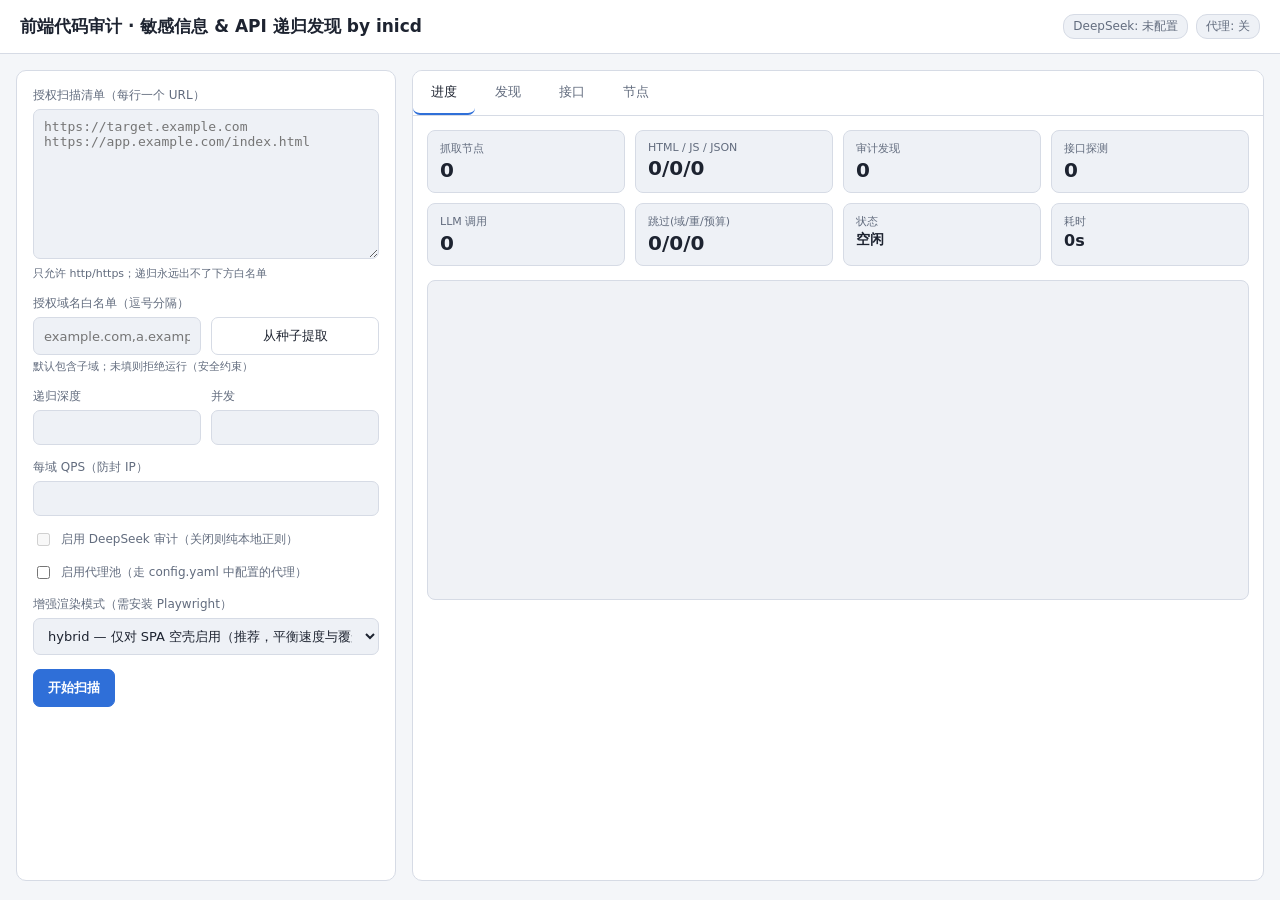
==== web/index.html @ e3c8671c "first commit: my first AI-developed frontend audit tool" ====
<!DOCTYPE html>
<html lang="zh-CN">
<head>
  <meta charset="UTF-8">
  <meta name="viewport" content="width=device-width, initial-scale=1.0">
  <title>前端代码审计</title>
  <link rel="stylesheet" href="/web/style.css">
</head>
<body>
<header>
  <h1>前端代码审计 · 敏感信息 & API 递归发现 by inicd</h1>
  <div class="badges">
    <span id="badge-llm" class="badge off">DeepSeek: 检测中</span>
    <span id="badge-proxy" class="badge off">代理: 关</span>
  </div>
</header>

<div class="layout">
  <!-- 左：表单 -->
  <div class="panel">
    <div class="panel-body">
      <div class="form-row">
        <label>授权扫描清单（每行一个 URL）</label>
        <textarea id="seeds" placeholder="https://target.example.com&#10;https://app.example.com/index.html"></textarea>
        <div class="hint">只允许 http/https；递归永远出不了下方白名单</div>
      </div>

      <div class="form-row">
        <label>授权域名白名单（逗号分隔）</label>
        <div class="row2">
          <input type="text" id="domains" placeholder="example.com,a.example.com">
          <button id="extract-domains" class="ghost" type="button">从种子提取</button>
        </div>
        <div class="hint">默认包含子域；未填则拒绝运行（安全约束）</div>
      </div>

      <div class="form-row row2">
        <div>
          <label>递归深度</label>
          <input type="number" id="depth" value="5" min="0" max="6">
        </div>
        <div>
          <label>并发</label>
          <input type="number" id="concurrency" value="20" min="1" max="100">
        </div>
      </div>

      <div class="form-row">
        <label>每域 QPS（防封 IP）</label>
        <input type="number" id="qps" value="5" min="0" step="0.5">
      </div>

      <div class="form-row">
        <div class="check">
          <input type="checkbox" id="llm">
          <label for="llm" style="margin:0">启用 DeepSeek 审计（关闭则纯本地正则）</label>
        </div>
      </div>
      <div class="form-row">
        <div class="check">
          <input type="checkbox" id="proxy">
          <label for="proxy" style="margin:0">启用代理池（走 config.yaml 中配置的代理）</label>
        </div>
      </div>
      <div class="form-row">
        <label>增强渲染模式（需安装 Playwright）</label>
        <select id="render_mode">
          <option value="hybrid">hybrid — 仅对 SPA 空壳启用（推荐，平衡速度与覆盖率）</option>
          <option value="full">full — 对所有页面启用（覆盖率最高，速度较慢）</option>
          <option value="off">off — 关闭渲染，纯 httpx 模式</option>
        </select>
      </div>

      <div class="btn-row">
        <button id="start" class="primary" type="button">开始扫描</button>
        <button id="cancel" class="ghost" type="button" style="display:none">取消</button>
      </div>
    </div>
  </div>

  <!-- 右：进度/结果 -->
  <div class="panel main">
    <div class="tabs">
      <button class="tab active" data-tab="progress">进度</button>
      <button class="tab" data-tab="findings">发现</button>
      <button class="tab" data-tab="endpoints">接口</button>
      <button class="tab" data-tab="nodes">节点</button>
    </div>
    <div class="tab-content">
      <!-- 进度 -->
      <div id="tab-progress" class="tab-pane active">
        <div class="metrics">
          <div class="metric"><div class="k">抓取节点</div><div class="v" id="m-nodes">0</div></div>
          <div class="metric"><div class="k">HTML / JS / JSON</div><div class="v" id="m-kinds">0/0/0</div></div>
          <div class="metric"><div class="k">审计发现</div><div class="v" id="m-findings">0</div></div>
          <div class="metric"><div class="k">接口探测</div><div class="v" id="m-endpoints">0</div></div>
          <div class="metric"><div class="k">LLM 调用</div><div class="v" id="m-llm">0</div></div>
          <div class="metric"><div class="k">跳过(域/重/预算)</div><div class="v" id="m-skip">0/0/0</div></div>
          <div class="metric"><div class="k">状态</div><div class="v" id="m-status" style="font-size:14px">空闲</div></div>
          <div class="metric"><div class="k">耗时</div><div class="v" id="m-elapsed" style="font-size:16px">0s</div></div>
        </div>
        <div id="log"></div>
      </div>

      <!-- 发现 -->
      <div id="tab-findings" class="tab-pane">
        <div class="dl-row">
          <button class="ghost" onclick="dl('md')">下载 report.md</button>
          <button class="ghost" onclick="dl('json')">下载 full.json</button>
        </div>
        <table>
          <thead><tr><th>级别</th><th>类型</th><th>值</th><th>来源</th><th>置信度</th><th>理由</th></tr></thead>
          <tbody id="tb-findings"></tbody>
        </table>
      </div>

      <!-- 接口 -->
      <div id="tab-endpoints" class="tab-pane">
        <table>
          <thead><tr><th>接口</th><th>GET</th><th>OPTIONS</th><th>POST</th><th>CORS</th></tr></thead>
          <tbody id="tb-endpoints"></tbody>
        </table>
      </div>

      <!-- 节点 -->
      <div id="tab-nodes" class="tab-pane">
        <table>
          <thead><tr><th>URL</th><th>状态</th><th>类型</th><th>大小</th><th>深度</th></tr></thead>
          <tbody id="tb-nodes"></tbody>
        </table>
      </div>
    </div>
  </div>
</div>

<script src="/web/app.js"></script>
</body>
</html>
---- web/style.css ----
:root {
  --bg: #f4f6f9;        /* 页面底色：浅灰蓝白 */
  --panel: #ffffff;     /* 面板：纯白 */
  --panel2: #eef1f6;    /* 次级面板/输入框：浅灰 */
  --border: #d6dbe5;    /* 边框：浅灰 */
  --text: #1d2330;      /* 主文字：深灰近黑 */
  --muted: #626c7e;     /* 次要文字：中灰 */
  --accent: #2f6fd8;    /* 主色：沉稳蓝（白底可读） */
  --accent2: #1aa17e;   /* 绿 */
  --crit: #d63552;      /* critical 红（加深，白底可读） */
  --high: #d97706;      /* high 橙（加深） */
  --med: #a86b00;       /* medium 深棕黄（纯黄在白底不可读） */
  --low: #2b6fd6;       /* low 蓝 */
  --ok: #1aa17e;        /* 成功绿 */
  --err: #d63552;       /* 错误红 */
}

* { box-sizing: border-box; }
body {
  margin: 0;
  font-family: -apple-system, "Segoe UI", "Microsoft YaHei", system-ui, sans-serif;
  background: var(--bg);
  color: var(--text);
  font-size: 14px;
}
a { color: var(--accent); }

header {
  display: flex; align-items: center; justify-content: space-between;
  padding: 14px 20px; background: var(--panel); border-bottom: 1px solid var(--border);
}
header h1 { margin: 0; font-size: 17px; font-weight: 600; }
.badges { display: flex; gap: 8px; }
.badge {
  font-size: 12px; padding: 3px 9px; border-radius: 11px;
  background: var(--panel2); border: 1px solid var(--border); color: var(--muted);
}
.badge.on { color: var(--ok); border-color: var(--ok); }
.badge.off { color: var(--muted); }

.layout {
  display: grid; grid-template-columns: 380px 1fr; gap: 16px;
  padding: 16px; height: calc(100vh - 57px);
}
.panel { background: var(--panel); border: 1px solid var(--border); border-radius: 10px; overflow: hidden; }
.panel-body { padding: 16px; overflow-y: auto; height: 100%; }

.form-row { margin-bottom: 14px; }
.form-row label { display: block; font-size: 12px; color: var(--muted); margin-bottom: 5px; }
textarea, input[type=text], input[type=number], select {
  width: 100%; background: var(--panel2); border: 1px solid var(--border);
  color: var(--text); border-radius: 7px; padding: 9px 10px; font-size: 13px;
  font-family: inherit;
}
textarea { min-height: 150px; resize: vertical; font-family: "Consolas", monospace; }
input:focus, textarea:focus { outline: none; border-color: var(--accent); }
.hint { font-size: 11px; color: var(--muted); margin-top: 4px; }
.row2 { display: grid; grid-template-columns: 1fr 1fr; gap: 10px; }
.check { display: flex; align-items: center; gap: 8px; font-size: 13px; }
.check input { width: auto; }

button {
  border: 1px solid var(--border); background: var(--panel2); color: var(--text);
  padding: 9px 14px; border-radius: 7px; font-size: 13px; cursor: pointer; font-family: inherit;
}
button:hover { border-color: var(--accent); }
button.primary { background: var(--accent); border-color: var(--accent); color: #fff; font-weight: 600; }
button.primary:disabled { opacity: .5; cursor: not-allowed; }
button.ghost { background: transparent; }
.btn-row { display: flex; gap: 10px; margin-top: 4px; }

.main { display: flex; flex-direction: column; }
.tabs { display: flex; gap: 2px; background: var(--panel); border-bottom: 1px solid var(--border); }
.tab {
  padding: 12px 18px; cursor: pointer; color: var(--muted); font-size: 13px; border: none;
  background: transparent; border-bottom: 2px solid transparent;
}
.tab.active { color: var(--text); border-bottom-color: var(--accent); }
.tab-content { flex: 1; overflow: auto; padding: 14px; }
.tab-pane { display: none; }
.tab-pane.active { display: block; }

.metrics { display: grid; grid-template-columns: repeat(4, 1fr); gap: 10px; margin-bottom: 14px; }
.metric { background: var(--panel2); border: 1px solid var(--border); border-radius: 8px; padding: 10px 12px; }
.metric .k { font-size: 11px; color: var(--muted); }
.metric .v { font-size: 20px; font-weight: 600; margin-top: 2px; }
.elapsed { font-size: 12px; color: var(--muted); margin-bottom: 8px; }

#log {
  width: 100%; height: 320px; background: #f0f2f6; border: 1px solid var(--border);
  border-radius: 8px; color: #3a4252; font-family: "Consolas", monospace; font-size: 12px;
  padding: 10px; overflow-y: auto; white-space: pre-wrap;
}

table { width: 100%; border-collapse: collapse; font-size: 12px; }
th, td { text-align: left; padding: 8px 9px; border-bottom: 1px solid var(--border); }
th { color: var(--muted); font-weight: 500; position: sticky; top: 0; background: var(--panel); }
td { word-break: break-all; }
.sev { font-size: 11px; padding: 2px 7px; border-radius: 9px; font-weight: 600; }
.sev.critical { background: rgba(255,92,122,.15); color: var(--crit); }
.sev.high { background: rgba(255,159,67,.15); color: var(--high); }
.sev.medium { background: rgba(255,210,70,.15); color: var(--med); }
.sev.low { background: rgba(108,182,255,.15); color: var(--low); }
.stat { display: inline-block; min-width: 34px; text-align: center; }
.stat.s2 { color: var(--ok); } .stat.s4 { color: var(--high); } .stat.s5 { color: var(--err); }
.muted { color: var(--muted); }
.empty { color: var(--muted); padding: 20px; text-align: center; }
.dl-row { margin-bottom: 12px; }
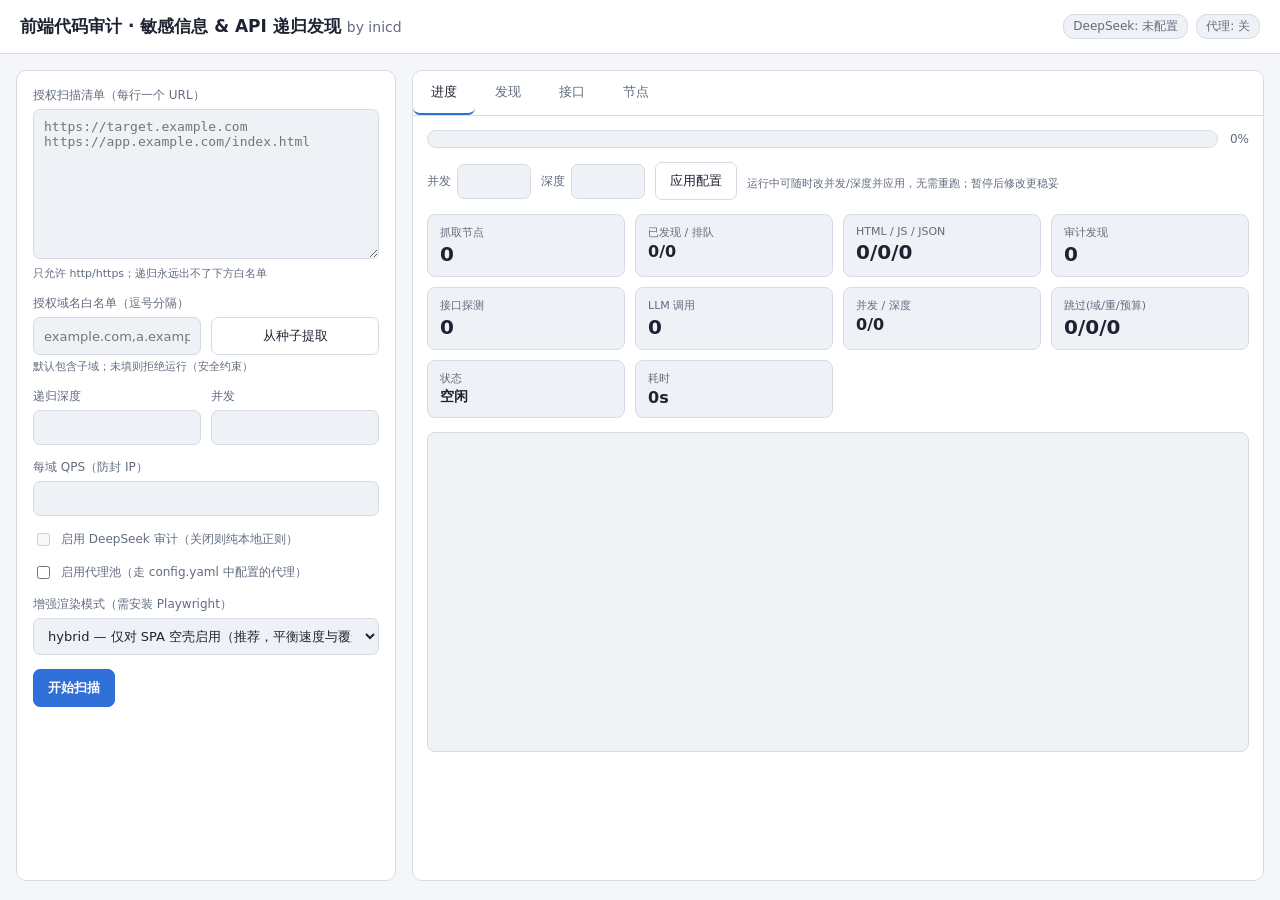
==== commit 9c7a56e9: "v2.0: 进度条 + 暂停/恢复 + 运行时动态调参(并发/深度)" ====
--- a/web/index.html
+++ b/web/index.html
@@ -8,7 +8,7 @@
 </head>
 <body>
 <header>
-  <h1>前端代码审计 · 敏感信息 & API 递归发现 by inicd</h1>
+  <h1>前端代码审计 · 敏感信息 & API 递归发现 <span style="font-weight:400;color:var(--muted);font-size:14px">by inicd</span></h1>
   <div class="badges">
     <span id="badge-llm" class="badge off">DeepSeek: 检测中</span>
     <span id="badge-proxy" class="badge off">代理: 关</span>
@@ -89,12 +89,25 @@
     <div class="tab-content">
       <!-- 进度 -->
       <div id="tab-progress" class="tab-pane active">
+        <div class="progress-wrap">
+          <div class="progress-track"><div id="progress-fill" class="progress-fill"></div></div>
+          <div class="progress-text" id="progress-text">0%</div>
+        </div>
+        <div class="live-controls">
+          <button id="pause" class="primary" type="button" style="display:none">暂停</button>
+          <label>并发 <input type="number" id="live-concurrency" min="1" max="500" value="20"></label>
+          <label>深度 <input type="number" id="live-depth" min="0" max="20" value="5"></label>
+          <button id="apply-config" class="ghost" type="button">应用配置</button>
+          <span class="hint">运行中可随时改并发/深度并应用，无需重跑；暂停后修改更稳妥</span>
+        </div>
         <div class="metrics">
           <div class="metric"><div class="k">抓取节点</div><div class="v" id="m-nodes">0</div></div>
+          <div class="metric"><div class="k">已发现 / 排队</div><div class="v" id="m-discovered" style="font-size:16px">0/0</div></div>
           <div class="metric"><div class="k">HTML / JS / JSON</div><div class="v" id="m-kinds">0/0/0</div></div>
           <div class="metric"><div class="k">审计发现</div><div class="v" id="m-findings">0</div></div>
           <div class="metric"><div class="k">接口探测</div><div class="v" id="m-endpoints">0</div></div>
           <div class="metric"><div class="k">LLM 调用</div><div class="v" id="m-llm">0</div></div>
+          <div class="metric"><div class="k">并发 / 深度</div><div class="v" id="m-conc" style="font-size:16px">0/0</div></div>
           <div class="metric"><div class="k">跳过(域/重/预算)</div><div class="v" id="m-skip">0/0/0</div></div>
           <div class="metric"><div class="k">状态</div><div class="v" id="m-status" style="font-size:14px">空闲</div></div>
           <div class="metric"><div class="k">耗时</div><div class="v" id="m-elapsed" style="font-size:16px">0s</div></div>
--- a/web/style.css
+++ b/web/style.css
@@ -80,6 +80,25 @@
 .tab-pane { display: none; }
 .tab-pane.active { display: block; }
 
+.progress-wrap { display: flex; align-items: center; gap: 12px; margin-bottom: 14px; }
+.progress-track {
+  flex: 1; height: 18px; background: var(--panel2); border: 1px solid var(--border);
+  border-radius: 9px; overflow: hidden;
+}
+.progress-fill {
+  height: 100%; width: 0%;
+  background: linear-gradient(90deg, var(--accent), var(--accent2));
+  border-radius: 9px; transition: width .4s ease;
+}
+.progress-text { font-size: 12px; color: var(--muted); white-space: nowrap; }
+
+.live-controls { display: flex; align-items: center; gap: 10px; margin-bottom: 14px; flex-wrap: wrap; }
+.live-controls label {
+  font-size: 12px; color: var(--muted); display: flex; align-items: center; gap: 6px;
+}
+.live-controls input[type=number] { width: 74px; }
+button.paused { background: var(--accent2); border-color: var(--accent2); }
+
 .metrics { display: grid; grid-template-columns: repeat(4, 1fr); gap: 10px; margin-bottom: 14px; }
 .metric { background: var(--panel2); border: 1px solid var(--border); border-radius: 8px; padding: 10px 12px; }
 .metric .k { font-size: 11px; color: var(--muted); }
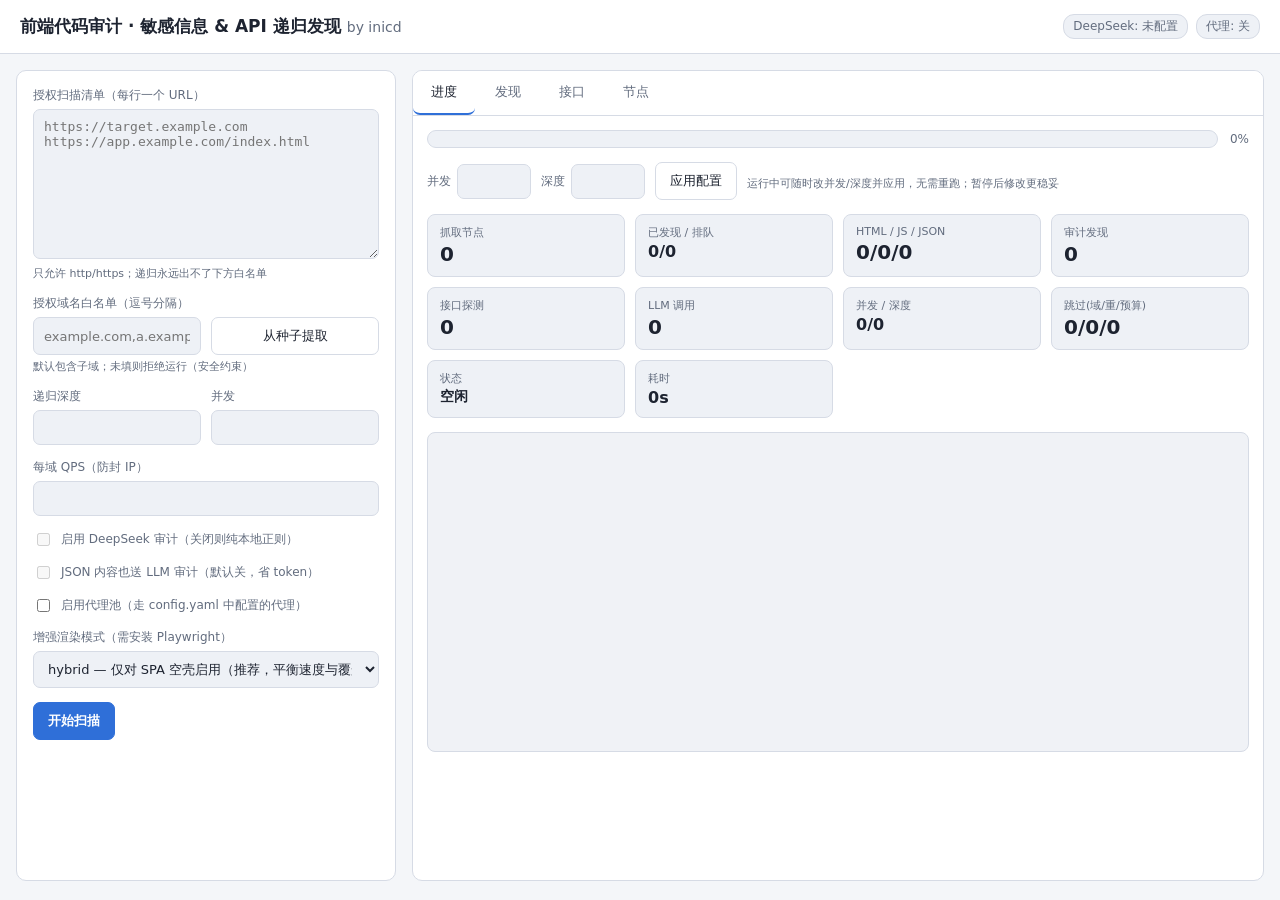
==== commit 909abd7f: "feat: Web UI 增加 audit_json 开关联动" ====
--- a/web/index.html
+++ b/web/index.html
@@ -54,6 +54,12 @@
         <div class="check">
           <input type="checkbox" id="llm">
           <label for="llm" style="margin:0">启用 DeepSeek 审计（关闭则纯本地正则）</label>
+        </div>
+      </div>
+      <div class="form-row">
+        <div class="check">
+          <input type="checkbox" id="audit_json">
+          <label for="audit_json" style="margin:0">JSON 内容也送 LLM 审计（默认关，省 token）</label>
         </div>
       </div>
       <div class="form-row">
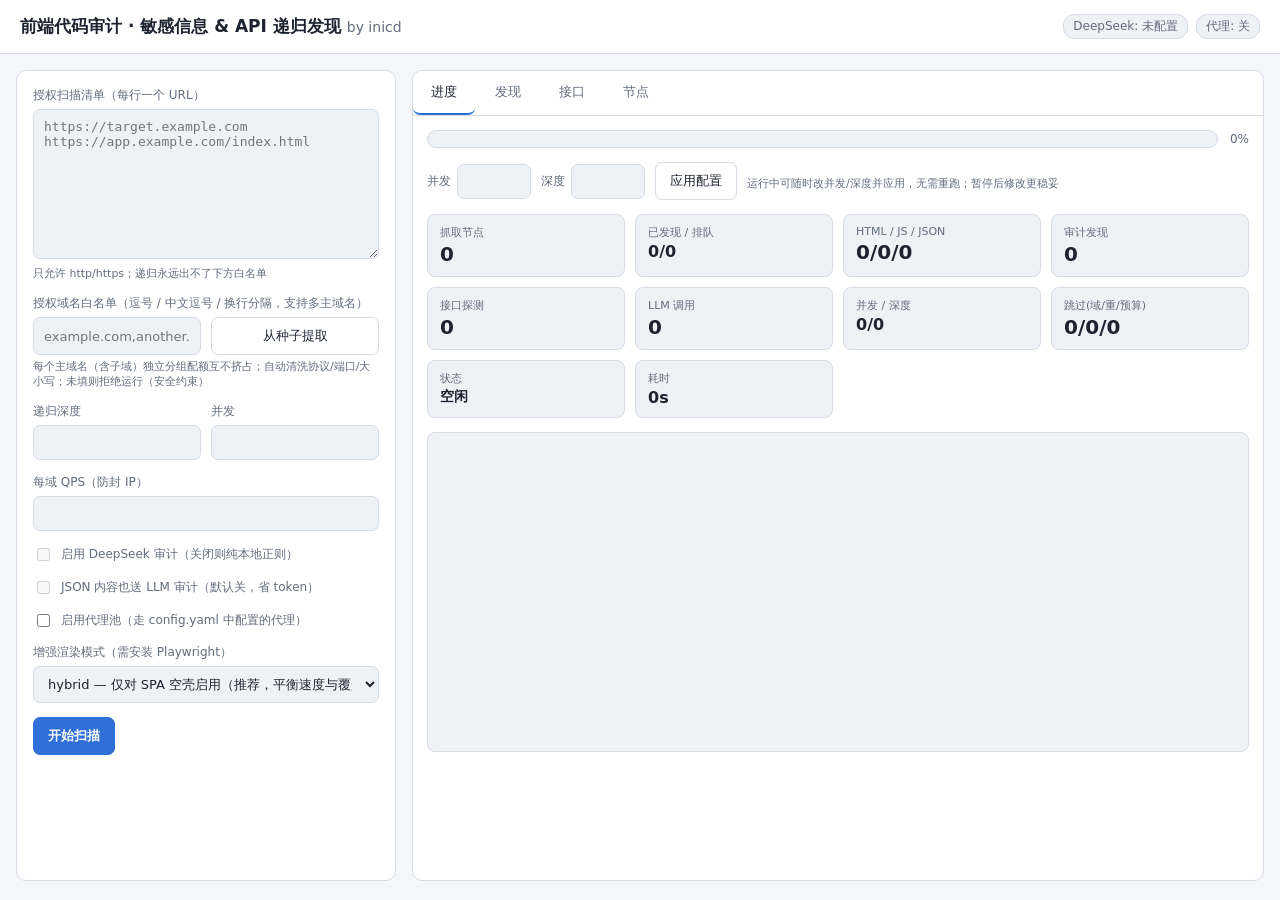
==== commit e6390c2e: "feat: 多主域名白名单分组配额 + Web UI 运行中实时结果 + QPS 抖动 - 域名白名单支持多主域名并存（逗号/中文逗号/换行分隔），自动清洗协议/端口/大小写 - 资产按'最长匹配主域" ====
--- a/web/index.html
+++ b/web/index.html
@@ -26,12 +26,12 @@
       </div>
 
       <div class="form-row">
-        <label>授权域名白名单（逗号分隔）</label>
+        <label>授权域名白名单（逗号 / 中文逗号 / 换行分隔，支持多主域名）</label>
         <div class="row2">
-          <input type="text" id="domains" placeholder="example.com,a.example.com">
+          <input type="text" id="domains" placeholder="example.com,another.org">
           <button id="extract-domains" class="ghost" type="button">从种子提取</button>
         </div>
-        <div class="hint">默认包含子域；未填则拒绝运行（安全约束）</div>
+        <div class="hint">每个主域名（含子域）独立分组配额互不挤占；自动清洗协议/端口/大小写；未填则拒绝运行（安全约束）</div>
       </div>
 
       <div class="form-row row2">
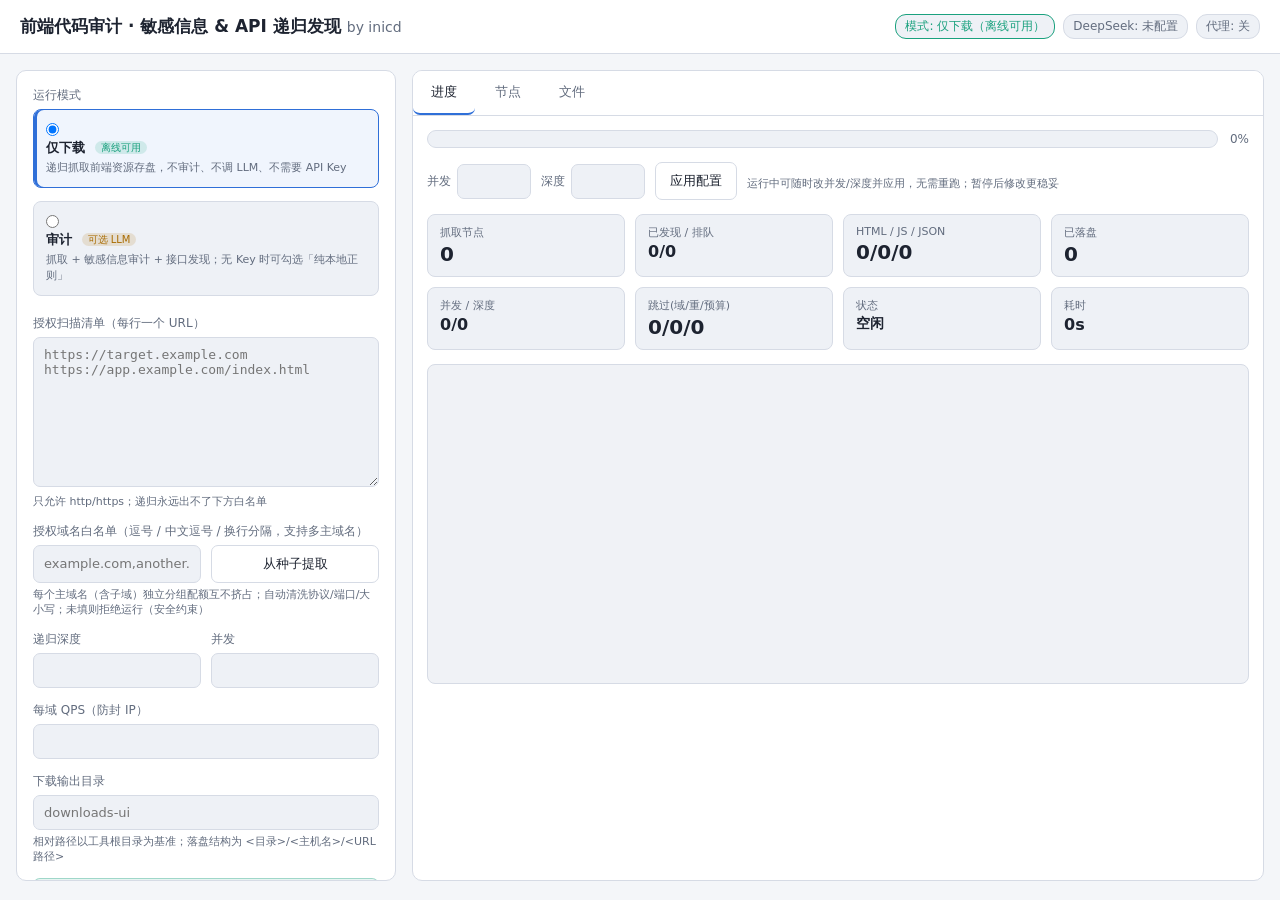
==== commit d43d7c9e: "feat: Web UI 新增纯下载模式与离线审计降级 - Web UI 增加运行模式选择器：仅下载 / 审计，两种模式共用同一套递归引擎 - 仅下载模式不审计、不调 LLM、无需 API Key，可" ====
--- a/web/index.html
+++ b/web/index.html
@@ -10,6 +10,7 @@
 <header>
   <h1>前端代码审计 · 敏感信息 & API 递归发现 <span style="font-weight:400;color:var(--muted);font-size:14px">by inicd</span></h1>
   <div class="badges">
+    <span id="badge-mode" class="badge on">模式: 仅下载</span>
     <span id="badge-llm" class="badge off">DeepSeek: 检测中</span>
     <span id="badge-proxy" class="badge off">代理: 关</span>
   </div>
@@ -20,6 +21,26 @@
   <div class="panel">
     <div class="panel-body">
       <div class="form-row">
+        <label>运行模式</label>
+        <div class="mode-picker">
+          <label class="mode-card active" data-mode="download">
+            <input type="radio" name="mode" value="download" checked>
+            <div>
+              <div class="mode-title">仅下载 <span class="tag-offline">离线可用</span></div>
+              <div class="mode-desc">递归抓取前端资源存盘，不审计、不调 LLM、不需要 API Key</div>
+            </div>
+          </label>
+          <label class="mode-card" data-mode="audit">
+            <input type="radio" name="mode" value="audit">
+            <div>
+              <div class="mode-title">审计 <span class="tag-llm">可选 LLM</span></div>
+              <div class="mode-desc">抓取 + 敏感信息审计 + 接口发现；无 Key 时可勾选「纯本地正则」</div>
+            </div>
+          </label>
+        </div>
+      </div>
+
+      <div class="form-row">
         <label>授权扫描清单（每行一个 URL）</label>
         <textarea id="seeds" placeholder="https://target.example.com&#10;https://app.example.com/index.html"></textarea>
         <div class="hint">只允许 http/https；递归永远出不了下方白名单</div>
@@ -50,18 +71,34 @@
         <input type="number" id="qps" value="5" min="0" step="0.5">
       </div>
 
-      <div class="form-row">
+      <!-- 仅下载模式：输出目录 -->
+      <div class="form-row" id="row-outdir" style="display:none">
+        <label>下载输出目录</label>
+        <input type="text" id="out_dir" placeholder="downloads-ui">
+        <div class="hint">相对路径以工具根目录为基准；落盘结构为 &lt;目录&gt;/&lt;主机名&gt;/&lt;URL路径&gt;</div>
+      </div>
+
+      <!-- 审计模式专属 -->
+      <div class="form-row audit-only" style="display:none">
         <div class="check">
           <input type="checkbox" id="llm">
           <label for="llm" style="margin:0">启用 DeepSeek 审计（关闭则纯本地正则）</label>
         </div>
       </div>
-      <div class="form-row">
+      <div class="form-row audit-only" style="display:none">
         <div class="check">
           <input type="checkbox" id="audit_json">
           <label for="audit_json" style="margin:0">JSON 内容也送 LLM 审计（默认关，省 token）</label>
         </div>
       </div>
+
+      <div class="offline-note" id="offline-note" style="display:none">
+        <strong>离线模式</strong>：仅下载不触碰 LLM，无需 API Key，可完全离线运行。
+      </div>
+      <div class="offline-note warn" id="offline-note-audit" style="display:none">
+        <strong>无外网提示</strong>：审计模式默认会调用 DeepSeek。当前未配置 API Key，将自动降级为纯本地正则。
+      </div>
+
       <div class="form-row">
         <div class="check">
           <input type="checkbox" id="proxy">
@@ -73,12 +110,12 @@
         <select id="render_mode">
           <option value="hybrid">hybrid — 仅对 SPA 空壳启用（推荐，平衡速度与覆盖率）</option>
           <option value="full">full — 对所有页面启用（覆盖率最高，速度较慢）</option>
-          <option value="off">off — 关闭渲染，纯 httpx 模式</option>
+          <option value="off">off — 关闭渲染，纯 httpx 模式（离线推荐）</option>
         </select>
       </div>
 
       <div class="btn-row">
-        <button id="start" class="primary" type="button">开始扫描</button>
+        <button id="start" class="primary" type="button">开始下载</button>
         <button id="cancel" class="ghost" type="button" style="display:none">取消</button>
       </div>
     </div>
@@ -88,9 +125,10 @@
   <div class="panel main">
     <div class="tabs">
       <button class="tab active" data-tab="progress">进度</button>
-      <button class="tab" data-tab="findings">发现</button>
-      <button class="tab" data-tab="endpoints">接口</button>
+      <button class="tab audit-only" data-tab="findings">发现</button>
+      <button class="tab audit-only" data-tab="endpoints">接口</button>
       <button class="tab" data-tab="nodes">节点</button>
+      <button class="tab file-only" data-tab="files">文件</button>
     </div>
     <div class="tab-content">
       <!-- 进度 -->
@@ -110,9 +148,10 @@
           <div class="metric"><div class="k">抓取节点</div><div class="v" id="m-nodes">0</div></div>
           <div class="metric"><div class="k">已发现 / 排队</div><div class="v" id="m-discovered" style="font-size:16px">0/0</div></div>
           <div class="metric"><div class="k">HTML / JS / JSON</div><div class="v" id="m-kinds">0/0/0</div></div>
-          <div class="metric"><div class="k">审计发现</div><div class="v" id="m-findings">0</div></div>
-          <div class="metric"><div class="k">接口探测</div><div class="v" id="m-endpoints">0</div></div>
-          <div class="metric"><div class="k">LLM 调用</div><div class="v" id="m-llm">0</div></div>
+          <div class="metric" id="card-downloaded"><div class="k">已落盘</div><div class="v" id="m-downloaded">0</div></div>
+          <div class="metric audit-only" style="display:none"><div class="k">审计发现</div><div class="v" id="m-findings">0</div></div>
+          <div class="metric audit-only" style="display:none"><div class="k">接口探测</div><div class="v" id="m-endpoints">0</div></div>
+          <div class="metric audit-only" style="display:none"><div class="k">LLM 调用</div><div class="v" id="m-llm">0</div></div>
           <div class="metric"><div class="k">并发 / 深度</div><div class="v" id="m-conc" style="font-size:16px">0/0</div></div>
           <div class="metric"><div class="k">跳过(域/重/预算)</div><div class="v" id="m-skip">0/0/0</div></div>
           <div class="metric"><div class="k">状态</div><div class="v" id="m-status" style="font-size:14px">空闲</div></div>
@@ -121,8 +160,8 @@
         <div id="log"></div>
       </div>
 
-      <!-- 发现 -->
-      <div id="tab-findings" class="tab-pane">
+      <!-- 发现（审计） -->
+      <div id="tab-findings" class="tab-pane audit-only">
         <div class="dl-row">
           <button class="ghost" onclick="dl('md')">下载 report.md</button>
           <button class="ghost" onclick="dl('json')">下载 full.json</button>
@@ -133,8 +172,8 @@
         </table>
       </div>
 
-      <!-- 接口 -->
-      <div id="tab-endpoints" class="tab-pane">
+      <!-- 接口（审计） -->
+      <div id="tab-endpoints" class="tab-pane audit-only">
         <table>
           <thead><tr><th>接口</th><th>GET</th><th>OPTIONS</th><th>POST</th><th>CORS</th></tr></thead>
           <tbody id="tb-endpoints"></tbody>
@@ -146,6 +185,19 @@
         <table>
           <thead><tr><th>URL</th><th>状态</th><th>类型</th><th>大小</th><th>深度</th></tr></thead>
           <tbody id="tb-nodes"></tbody>
+        </table>
+      </div>
+
+      <!-- 文件（仅下载） -->
+      <div id="tab-files" class="tab-pane file-only">
+        <div class="dl-row">
+          <span class="hint" id="files-dir"></span>
+          <button class="ghost" onclick="dl('json')">导出清单 JSON</button>
+          <button class="ghost" onclick="dl('txt')">导出清单 TXT</button>
+        </div>
+        <table>
+          <thead><tr><th>相对路径</th><th>大小</th></tr></thead>
+          <tbody id="tb-files"></tbody>
         </table>
       </div>
     </div>
--- a/web/style.css
+++ b/web/style.css
@@ -125,3 +125,33 @@
 .muted { color: var(--muted); }
 .empty { color: var(--muted); padding: 20px; text-align: center; }
 .dl-row { margin-bottom: 12px; }
+
+/* ---- 模式选择器 ---- */
+.mode-picker { display: flex; flex-direction: column; gap: 8px; }
+.mode-card {
+  display: flex; align-items: flex-start; gap: 9px; cursor: pointer;
+  padding: 10px 12px; border: 1px solid var(--border); border-radius: 8px;
+  background: var(--panel2); margin: 0; transition: border-color .15s, background .15s;
+}
+.mode-card:hover { border-color: var(--accent); }
+.mode-card.active {
+  border-color: var(--accent); background: rgba(47, 111, 216, .07);
+  box-shadow: inset 3px 0 0 var(--accent);
+}
+.mode-card input { width: auto; margin: 3px 0 0; flex: none; }
+.mode-title { font-size: 13px; font-weight: 600; color: var(--text); }
+.mode-desc { font-size: 11px; color: var(--muted); margin-top: 3px; line-height: 1.5; }
+.tag-offline, .tag-llm {
+  font-size: 10px; font-weight: 500; padding: 1px 6px; border-radius: 8px;
+  margin-left: 5px; vertical-align: 1px;
+}
+.tag-offline { background: rgba(26, 161, 126, .15); color: var(--ok); }
+.tag-llm { background: rgba(168, 107, 0, .15); color: var(--med); }
+
+/* ---- 离线提示条 ---- */
+.offline-note {
+  margin-bottom: 14px; padding: 9px 11px; border-radius: 7px; font-size: 12px;
+  line-height: 1.55; background: rgba(26, 161, 126, .10);
+  border: 1px solid rgba(26, 161, 126, .35); color: #146b55;
+}
+.offline-note.warn { background: rgba(217, 119, 6, .10); border-color: rgba(217, 119, 6, .35); color: #8a4d05; }
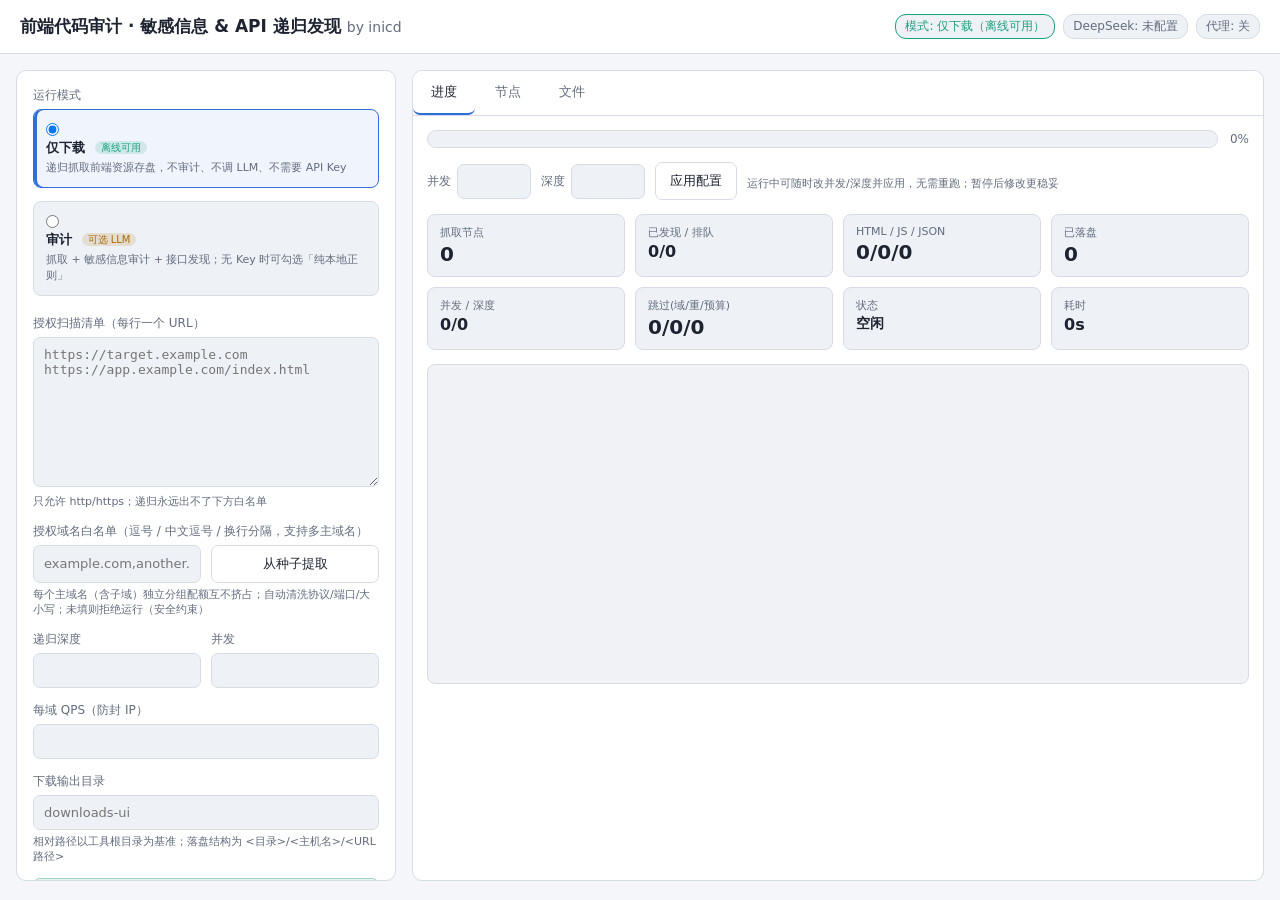
==== commit 995559c4: "修复任务生命周期与增强渲染链路，补齐 CLI 参数与验证脚本 - Web UI 支持取消/放弃并重开/强制复位；任务独占状态库，重开不再被历史去重判成空跑  - 增强渲染抽出为审计与下载共用路径；CL" ====
--- a/web/index.html
+++ b/web/index.html
@@ -106,17 +106,30 @@
         </div>
       </div>
       <div class="form-row">
+        <div class="check">
+          <input type="checkbox" id="verify_tls">
+          <label for="verify_tls" style="margin:0">校验 TLS 证书（取消勾选可抓自签/私有 CA 的内网站点）</label>
+        </div>
+        <div class="hint">内网、政企、银行站点常用自签证书：不关这项会整站抓不到（节点 0、下载 0）</div>
+      </div>
+      <div class="form-row">
         <label>增强渲染模式（需安装 Playwright）</label>
         <select id="render_mode">
           <option value="hybrid">hybrid — 仅对 SPA 空壳启用（推荐，平衡速度与覆盖率）</option>
           <option value="full">full — 对所有页面启用（覆盖率最高，速度较慢）</option>
           <option value="off">off — 关闭渲染，纯 httpx 模式（离线推荐）</option>
         </select>
+        <div class="hint" id="render-hint"></div>
       </div>
 
       <div class="btn-row">
         <button id="start" class="primary" type="button">开始下载</button>
         <button id="cancel" class="ghost" type="button" style="display:none">取消</button>
+        <button id="reset" class="ghost danger" type="button" style="display:none">强制复位</button>
+      </div>
+      <div class="hint" style="margin-top:9px;line-height:1.6">
+        模式选错不用重启工具：运行中直接点「放弃并重开」，会放弃当前任务并按新选择立即开始；
+        「取消」则立即停下但保留已抓到的结果（可在 reports-ui/&lt;任务号&gt;/ 下取报告）。
       </div>
     </div>
   </div>
--- a/web/style.css
+++ b/web/style.css
@@ -67,7 +67,9 @@
 button.primary { background: var(--accent); border-color: var(--accent); color: #fff; font-weight: 600; }
 button.primary:disabled { opacity: .5; cursor: not-allowed; }
 button.ghost { background: transparent; }
-.btn-row { display: flex; gap: 10px; margin-top: 4px; }
+button.danger { color: var(--err); border-color: rgba(214, 53, 82, .5); }
+button.danger:hover { border-color: var(--err); background: rgba(214, 53, 82, .07); }
+.btn-row { display: flex; gap: 10px; margin-top: 4px; flex-wrap: wrap; }
 
 .main { display: flex; flex-direction: column; }
 .tabs { display: flex; gap: 2px; background: var(--panel); border-bottom: 1px solid var(--border); }
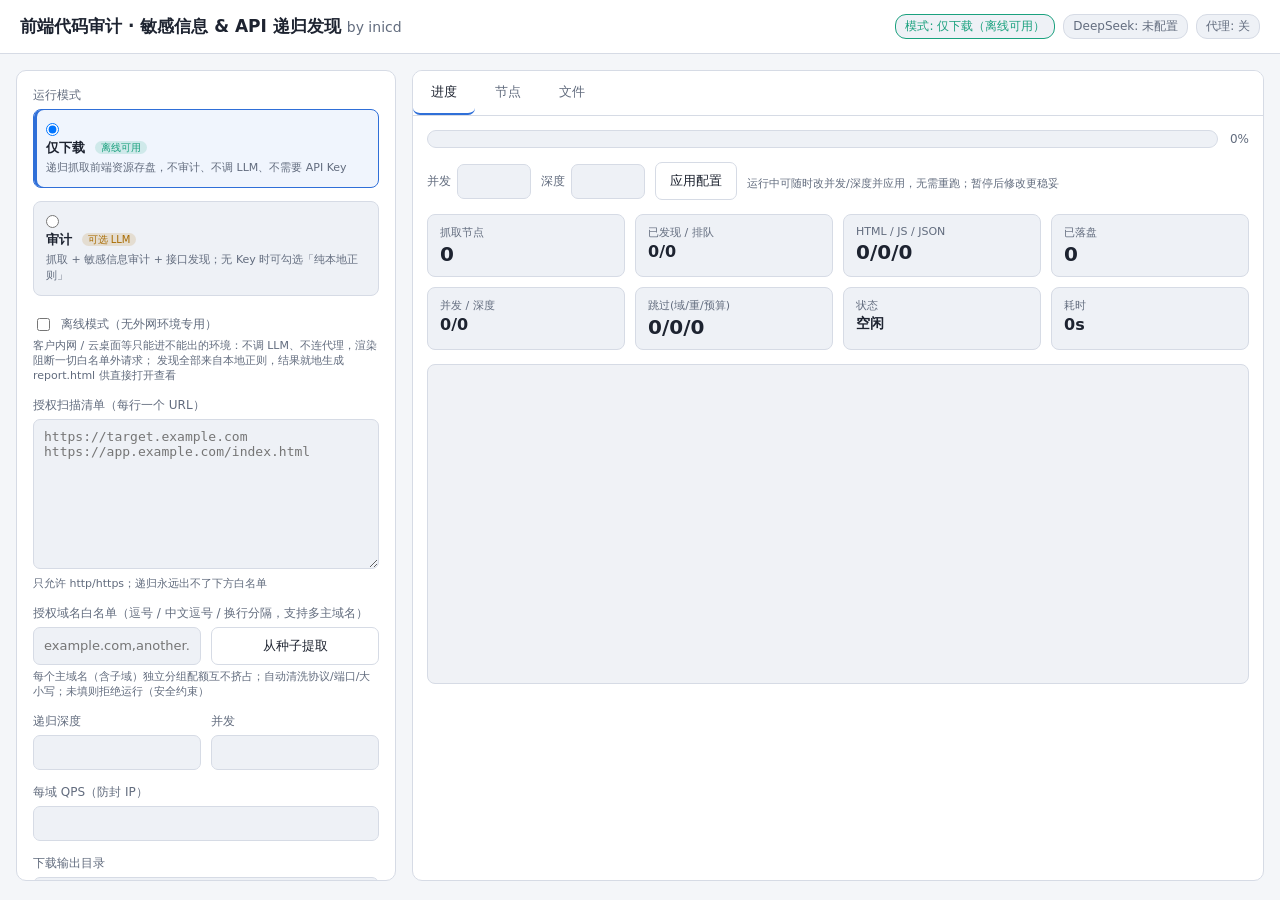
==== commit 3f440c23: "新增离线模式与自包含 HTML 报告：内网/云桌面场景可用 - CLI --offline 与 Web UI 离线开关：不调 LLM、不连代理  - 渲染阻断白名单外请求：外网 CDN 会让 goto" ====
--- a/web/index.html
+++ b/web/index.html
@@ -41,6 +41,15 @@
       </div>
 
       <div class="form-row">
+        <div class="check">
+          <input type="checkbox" id="offline">
+          <label for="offline" style="margin:0">离线模式（无外网环境专用）</label>
+        </div>
+        <div class="hint">客户内网 / 云桌面等只能进不能出的环境：不调 LLM、不连代理，渲染阻断一切白名单外请求；
+          发现全部来自本地正则，结果就地生成 report.html 供直接打开查看</div>
+      </div>
+
+      <div class="form-row">
         <label>授权扫描清单（每行一个 URL）</label>
         <textarea id="seeds" placeholder="https://target.example.com&#10;https://app.example.com/index.html"></textarea>
         <div class="hint">只允许 http/https；递归永远出不了下方白名单</div>
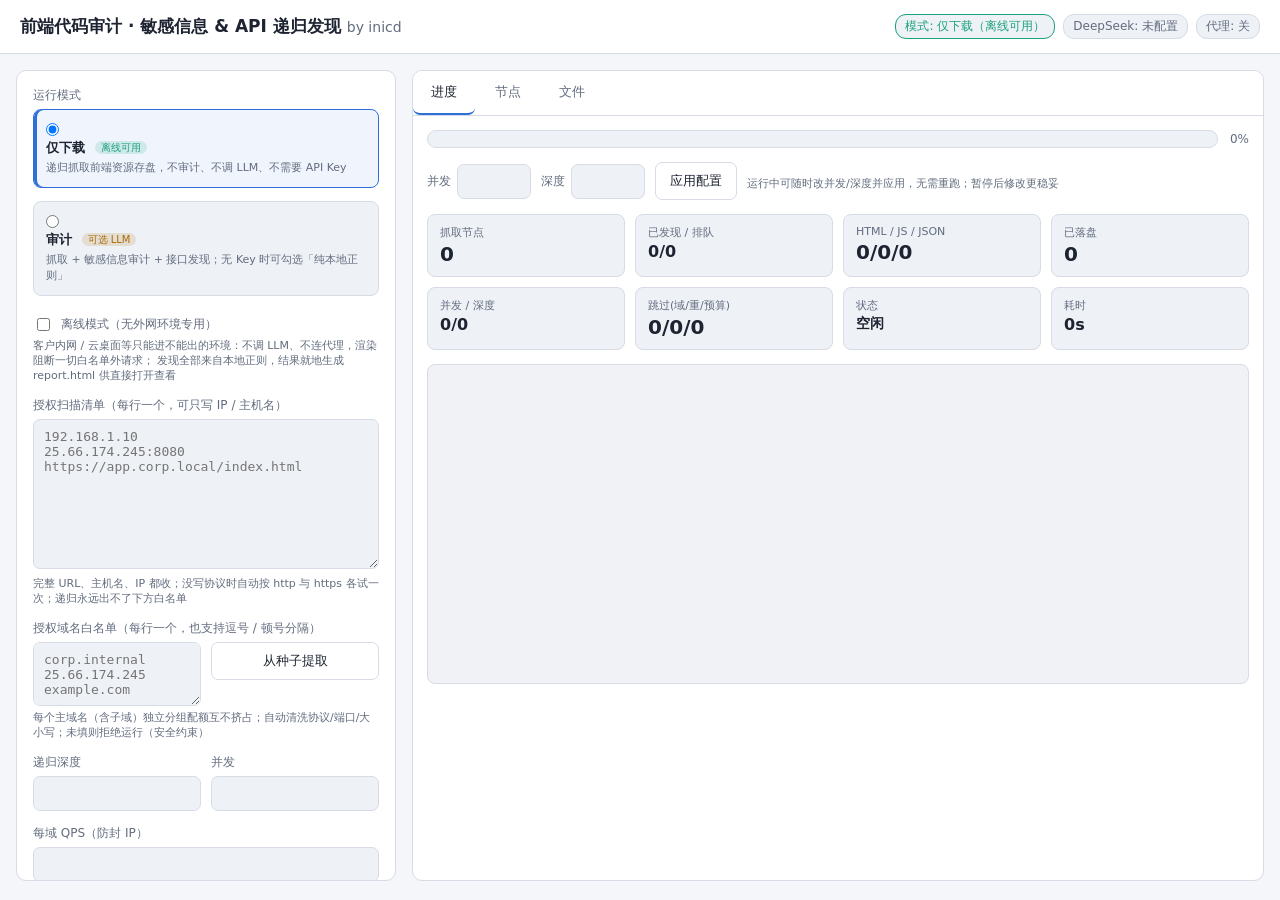
==== commit 1e4e5b98: "种子与白名单接受裸 IP / 主机名，路径保留，修 IPv6 - 种子不再强制写协议：无协议时 http 与 https 各试一条；端口 80/443 可推断协议  - 保留路径：域名/路径、IP:端" ====
--- a/web/index.html
+++ b/web/index.html
@@ -50,15 +50,15 @@
       </div>
 
       <div class="form-row">
-        <label>授权扫描清单（每行一个 URL）</label>
-        <textarea id="seeds" placeholder="https://target.example.com&#10;https://app.example.com/index.html"></textarea>
-        <div class="hint">只允许 http/https；递归永远出不了下方白名单</div>
-      </div>
-
-      <div class="form-row">
-        <label>授权域名白名单（逗号 / 中文逗号 / 换行分隔，支持多主域名）</label>
+        <label>授权扫描清单（每行一个，可只写 IP / 主机名）</label>
+        <textarea id="seeds" placeholder="192.168.1.10&#10;25.66.174.245:8080&#10;https://app.corp.local/index.html"></textarea>
+        <div class="hint">完整 URL、主机名、IP 都收；没写协议时自动按 http 与 https 各试一次；递归永远出不了下方白名单</div>
+      </div>
+
+      <div class="form-row">
+        <label>授权域名白名单（每行一个，也支持逗号 / 顿号分隔）</label>
         <div class="row2">
-          <input type="text" id="domains" placeholder="example.com,another.org">
+          <textarea id="domains" placeholder="corp.internal&#10;25.66.174.245&#10;example.com"></textarea>
           <button id="extract-domains" class="ghost" type="button">从种子提取</button>
         </div>
         <div class="hint">每个主域名（含子域）独立分组配额互不挤占；自动清洗协议/端口/大小写；未填则拒绝运行（安全约束）</div>
--- a/web/style.css
+++ b/web/style.css
@@ -56,6 +56,9 @@
 input:focus, textarea:focus { outline: none; border-color: var(--accent); }
 .hint { font-size: 11px; color: var(--muted); margin-top: 4px; }
 .row2 { display: grid; grid-template-columns: 1fr 1fr; gap: 10px; }
+/* 白名单是文本框，允许换行分隔；压缩高度并让按钮顶对齐 */
+.row2 > textarea { min-height: 64px; }
+.row2 > button.ghost { align-self: start; }
 .check { display: flex; align-items: center; gap: 8px; font-size: 13px; }
 .check input { width: auto; }
 
